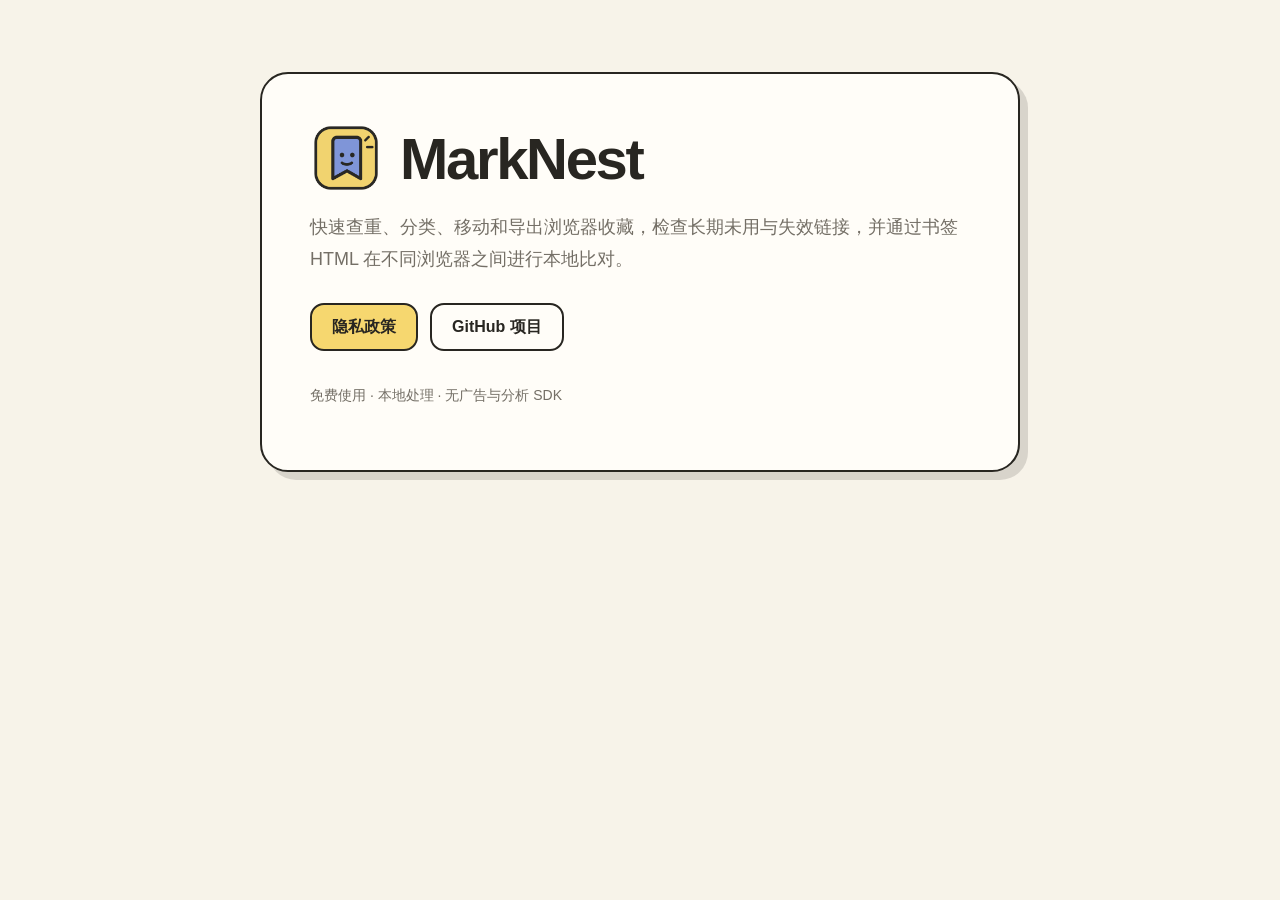
==== docs/index.html @ 739cdfbc "Create MarkNest public project page" ====
<!doctype html>
<html lang="zh-CN">
<head>
  <meta charset="utf-8">
  <meta name="viewport" content="width=device-width, initial-scale=1">
  <meta name="description" content="MarkNest - 免费的浏览器收藏整理工具">
  <title>MarkNest - 浏览器收藏整理</title>
  <style>
    :root { color-scheme: light; --ink:#282621; --muted:#746f66; --paper:#f7f3e9; --card:#fffdf8; --yellow:#f6d76f; --blue:#6c86c9; }
    * { box-sizing:border-box; }
    body { margin:0; min-height:100vh; color:var(--ink); background:var(--paper); font-family:-apple-system,BlinkMacSystemFont,"Segoe UI","Noto Sans SC",sans-serif; }
    main { width:min(760px,calc(100% - 40px)); margin:0 auto; padding:72px 0; }
    .hero { padding:48px; border:2px solid var(--ink); border-radius:28px; background:var(--card); box-shadow:8px 8px 0 rgba(40,38,33,.15); }
    .brand { display:flex; align-items:center; gap:18px; }
    .brand img { width:72px; height:72px; }
    h1 { margin:0; font-size:clamp(34px,7vw,58px); letter-spacing:-.04em; }
    p { color:var(--muted); font-size:18px; line-height:1.75; }
    .actions { display:flex; flex-wrap:wrap; gap:12px; margin-top:28px; }
    a { display:inline-flex; align-items:center; min-height:48px; padding:0 20px; color:var(--ink); text-decoration:none; font-weight:700; border:2px solid var(--ink); border-radius:14px; background:var(--yellow); }
    a.secondary { background:var(--card); }
    .note { margin-top:32px; font-size:14px; }
    @media (max-width:600px) { main { padding:24px 0; } .hero { padding:28px; } }
  </style>
</head>
<body>
  <main>
    <section class="hero">
      <div class="brand">
        <img src="./icon128.png" alt="MarkNest 图标">
        <h1>MarkNest</h1>
      </div>
      <p>快速查重、分类、移动和导出浏览器收藏，检查长期未用与失效链接，并通过书签 HTML 在不同浏览器之间进行本地比对。</p>
      <div class="actions">
        <a href="./privacy/">隐私政策</a>
        <a class="secondary" href="https://github.com/tinxixii/MarkNest">GitHub 项目</a>
      </div>
      <p class="note">免费使用 · 本地处理 · 无广告与分析 SDK</p>
    </section>
  </main>
</body>
</html>
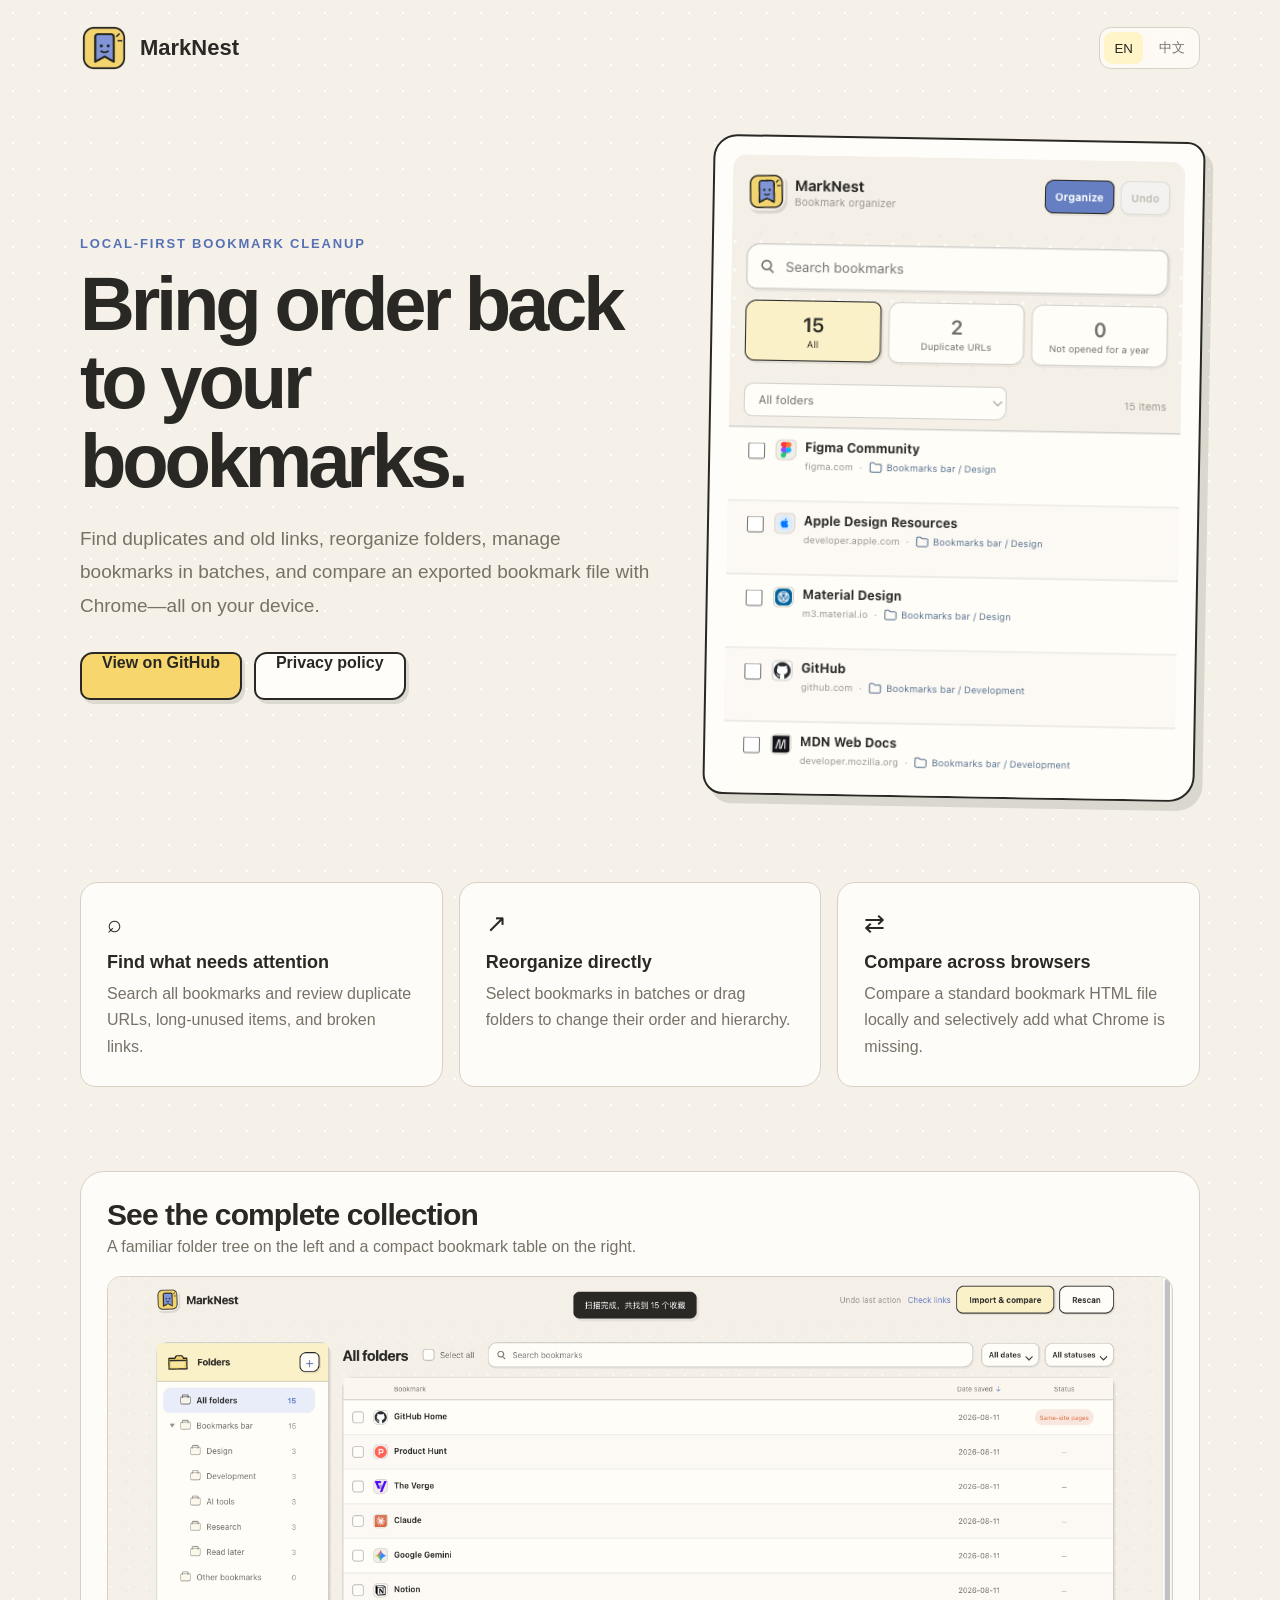
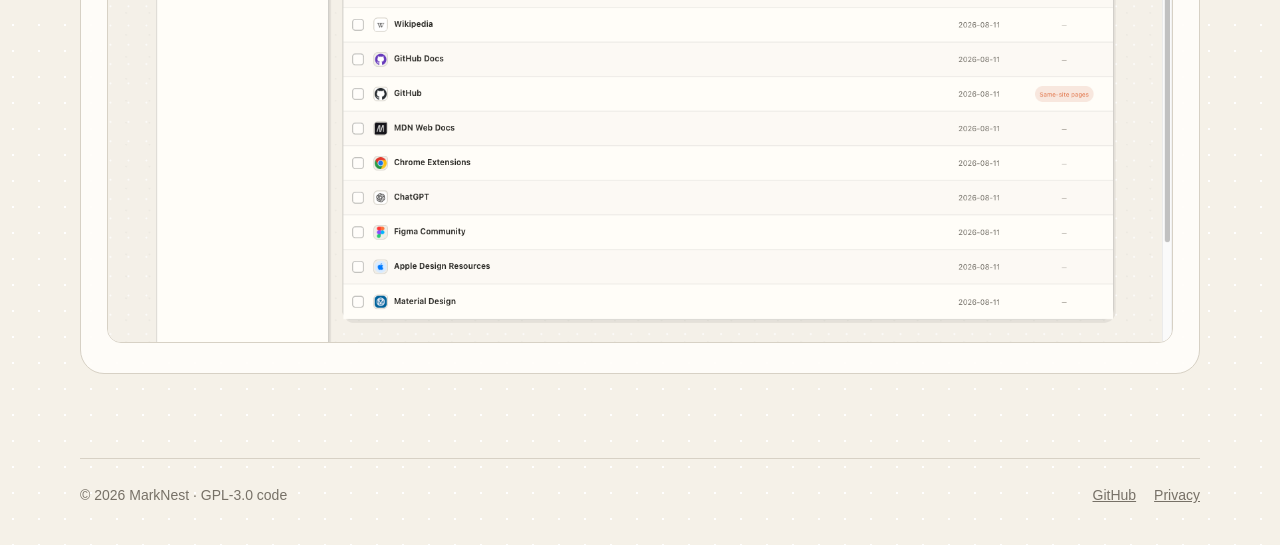
==== commit 60610435: "Open source MarkNest 1.0.0 with bilingual documentation" ====
--- a/docs/index.html
+++ b/docs/index.html
@@ -1,41 +1,49 @@
 <!doctype html>
-<html lang="zh-CN">
+<html lang="en">
 <head>
   <meta charset="utf-8">
   <meta name="viewport" content="width=device-width, initial-scale=1">
-  <meta name="description" content="MarkNest - 免费的浏览器收藏整理工具">
-  <title>MarkNest - 浏览器收藏整理</title>
+  <meta name="description" content="MarkNest is a local-first Chrome extension for organizing and comparing browser bookmarks.">
+  <title>MarkNest · Browser bookmark organizer</title>
   <style>
-    :root { color-scheme: light; --ink:#282621; --muted:#746f66; --paper:#f7f3e9; --card:#fffdf8; --yellow:#f6d76f; --blue:#6c86c9; }
-    * { box-sizing:border-box; }
-    body { margin:0; min-height:100vh; color:var(--ink); background:var(--paper); font-family:-apple-system,BlinkMacSystemFont,"Segoe UI","Noto Sans SC",sans-serif; }
-    main { width:min(760px,calc(100% - 40px)); margin:0 auto; padding:72px 0; }
-    .hero { padding:48px; border:2px solid var(--ink); border-radius:28px; background:var(--card); box-shadow:8px 8px 0 rgba(40,38,33,.15); }
-    .brand { display:flex; align-items:center; gap:18px; }
-    .brand img { width:72px; height:72px; }
-    h1 { margin:0; font-size:clamp(34px,7vw,58px); letter-spacing:-.04em; }
-    p { color:var(--muted); font-size:18px; line-height:1.75; }
-    .actions { display:flex; flex-wrap:wrap; gap:12px; margin-top:28px; }
-    a { display:inline-flex; align-items:center; min-height:48px; padding:0 20px; color:var(--ink); text-decoration:none; font-weight:700; border:2px solid var(--ink); border-radius:14px; background:var(--yellow); }
-    a.secondary { background:var(--card); }
-    .note { margin-top:32px; font-size:14px; }
-    @media (max-width:600px) { main { padding:24px 0; } .hero { padding:28px; } }
+    :root{color-scheme:light;--ink:#292824;--muted:#777167;--paper:#f5f1e8;--card:#fffdf9;--yellow:#f7d76d;--yellow-soft:#fff5c8;--blue:#6c86c9;--line:#d7d1c5}
+    *{box-sizing:border-box}html{scroll-behavior:smooth}body{margin:0;color:var(--ink);background-color:var(--paper);background-image:radial-gradient(#fff 1.2px,transparent 1.2px);background-size:26px 26px;font-family:-apple-system,BlinkMacSystemFont,"Segoe UI","Noto Sans SC",sans-serif}
+    a{color:inherit}header,main,footer{width:min(1120px,calc(100% - 40px));margin:auto}.topbar{display:flex;align-items:center;justify-content:space-between;padding:24px 0}.brand{display:flex;align-items:center;gap:12px;text-decoration:none}.brand img{width:48px;height:48px}.brand strong{font-size:22px}.lang{display:flex;gap:6px;padding:4px;background:rgba(255,253,249,.8);border:1px solid var(--line);border-radius:12px}.lang button{padding:7px 10px;color:var(--muted);background:transparent;border:0;border-radius:8px;cursor:pointer}.lang button.active{color:var(--ink);background:var(--yellow-soft)}
+    main{padding:42px 0 84px}.hero{display:grid;grid-template-columns:minmax(0,1fr) minmax(360px,.86fr);align-items:center;gap:56px}.eyebrow{color:#5671b5;font-size:13px;font-weight:800;letter-spacing:.14em;text-transform:uppercase}.hero h1{max-width:720px;margin:14px 0 22px;font-size:clamp(44px,7vw,76px);line-height:1.03;letter-spacing:-.055em}.hero p{max-width:670px;margin:0;color:var(--muted);font-size:19px;line-height:1.75}.actions{display:flex;flex-wrap:wrap;gap:12px;margin-top:30px}.button{display:inline-flex;align-items:center;min-height:48px;padding:0 20px;text-decoration:none;font-weight:750;border:2px solid var(--ink);border-radius:13px 9px 14px 10px;background:var(--yellow);box-shadow:3px 4px 0 rgba(41,40,36,.12)}.button.secondary{background:var(--card)}.hero-art{max-height:660px;padding:18px;overflow:hidden;border:2px solid var(--ink);border-radius:24px 18px 26px 20px;background:var(--card);box-shadow:8px 9px 0 rgba(41,40,36,.13);transform:rotate(1deg)}.hero-art img{display:block;width:100%;border-radius:14px}
+    .features{display:grid;grid-template-columns:repeat(3,1fr);gap:16px;margin:84px 0}.feature{padding:26px;border:1.5px solid var(--line);border-radius:18px 13px 20px 15px;background:rgba(255,253,249,.94)}.feature span{font-size:25px}.feature h2{margin:14px 0 8px;font-size:18px}.feature p{margin:0;color:var(--muted);line-height:1.65}.preview{padding:26px;border:1.5px solid var(--line);border-radius:24px;background:rgba(255,253,249,.94)}.preview-head{display:flex;align-items:end;justify-content:space-between;gap:16px;margin-bottom:20px}.preview h2{margin:0;font-size:30px;letter-spacing:-.03em}.preview p{margin:6px 0 0;color:var(--muted)}.preview img{display:block;width:100%;border:1px solid var(--line);border-radius:14px}
+    footer{display:flex;justify-content:space-between;gap:18px;padding:28px 0 42px;color:var(--muted);font-size:14px;border-top:1px solid var(--line)}footer nav{display:flex;gap:18px}
+    [data-lang]{display:none!important}html[data-locale="en"] [data-lang="en"],html[data-locale="zh"] [data-lang="zh"]{display:revert!important}
+    @media(max-width:820px){.hero{grid-template-columns:1fr}.hero-art{transform:none}.features{grid-template-columns:1fr}.preview{padding:14px}.preview-head,footer{align-items:flex-start;flex-direction:column}}
   </style>
 </head>
 <body>
+  <header>
+    <div class="topbar">
+      <a class="brand" href="./"><img src="./icon128.png" alt=""><strong>MarkNest</strong></a>
+      <div class="lang" aria-label="Language"><button data-set-lang="en">EN</button><button data-set-lang="zh">中文</button></div>
+    </div>
+  </header>
   <main>
     <section class="hero">
-      <div class="brand">
-        <img src="./icon128.png" alt="MarkNest 图标">
-        <h1>MarkNest</h1>
+      <div>
+        <div class="eyebrow" data-lang="en">Local-first bookmark cleanup</div><div class="eyebrow" data-lang="zh">本地优先的收藏整理</div>
+        <h1 data-lang="en">Bring order back to your bookmarks.</h1><h1 data-lang="zh">让浏览器收藏，重新变得清楚。</h1>
+        <p data-lang="en">Find duplicates and old links, reorganize folders, manage bookmarks in batches, and compare an exported bookmark file with Chrome—all on your device.</p>
+        <p data-lang="zh">查找重复与长期未用的收藏，整理文件夹、批量移动和删除，并将其他浏览器导出的书签文件与 Chrome 本地比对。</p>
+        <div class="actions"><a class="button" href="https://github.com/tinxixii/MarkNest" data-lang="en">View on GitHub</a><a class="button" href="https://github.com/tinxixii/MarkNest" data-lang="zh">前往 GitHub</a><a class="button secondary" href="./privacy/" data-lang="en">Privacy policy</a><a class="button secondary" href="./privacy/" data-lang="zh">隐私政策</a></div>
       </div>
-      <p>快速查重、分类、移动和导出浏览器收藏，检查长期未用与失效链接，并通过书签 HTML 在不同浏览器之间进行本地比对。</p>
-      <div class="actions">
-        <a href="./privacy/">隐私政策</a>
-        <a class="secondary" href="https://github.com/tinxixii/MarkNest">GitHub 项目</a>
-      </div>
-      <p class="note">免费使用 · 本地处理 · 无广告与分析 SDK</p>
+      <div class="hero-art"><img data-lang="en" src="./images/screenshots/en/popup.png" alt="MarkNest popup"><img data-lang="zh" src="./images/screenshots/zh-CN/popup.png" alt="MarkNest 快速整理弹窗"></div>
     </section>
+    <section class="features">
+      <article class="feature"><span>⌕</span><h2 data-lang="en">Find what needs attention</h2><h2 data-lang="zh">先找到需要整理的内容</h2><p data-lang="en">Search all bookmarks and review duplicate URLs, long-unused items, and broken links.</p><p data-lang="zh">搜索全部收藏，集中查看重复网址、长期未打开和失效链接。</p></article>
+      <article class="feature"><span>↗</span><h2 data-lang="en">Reorganize directly</h2><h2 data-lang="zh">直接完成重新分类</h2><p data-lang="en">Select bookmarks in batches or drag folders to change their order and hierarchy.</p><p data-lang="zh">批量选择收藏进行移动和删除，也可以拖拽文件夹调整顺序与层级。</p></article>
+      <article class="feature"><span>⇄</span><h2 data-lang="en">Compare across browsers</h2><h2 data-lang="zh">跨浏览器书签比对</h2><p data-lang="en">Compare a standard bookmark HTML file locally and selectively add what Chrome is missing.</p><p data-lang="zh">在本地比对标准书签 HTML 文件，选择性补充 Chrome 中缺少的内容。</p></article>
+    </section>
+    <section class="preview"><div class="preview-head"><div><h2 data-lang="en">See the complete collection</h2><h2 data-lang="zh">首屏查看收藏全貌</h2><p data-lang="en">A familiar folder tree on the left and a compact bookmark table on the right.</p><p data-lang="zh">左侧保留熟悉的文件夹树，右侧紧凑展示收藏内容。</p></div></div><img data-lang="en" src="./images/screenshots/en/organizer.png" alt="MarkNest organizer"><img data-lang="zh" src="./images/screenshots/zh-CN/organizer.png" alt="MarkNest 深度整理界面"></section>
   </main>
+  <footer><span>© 2026 MarkNest · GPL-3.0 code</span><nav><a href="https://github.com/tinxixii/MarkNest">GitHub</a><a href="./privacy/" data-lang="en">Privacy</a><a href="./privacy/" data-lang="zh">隐私</a></nav></footer>
+  <script>
+    (()=>{const saved=localStorage.getItem('marknest-site-language');const initial=saved||((navigator.language||'en').toLowerCase().startsWith('zh')?'zh':'en');function set(locale){document.documentElement.dataset.locale=locale;document.documentElement.lang=locale==='zh'?'zh-CN':'en';document.title=locale==='zh'?'MarkNest · 浏览器收藏整理':'MarkNest · Browser bookmark organizer';document.querySelectorAll('[data-set-lang]').forEach(button=>button.classList.toggle('active',button.dataset.setLang===locale));localStorage.setItem('marknest-site-language',locale)}document.querySelectorAll('[data-set-lang]').forEach(button=>button.addEventListener('click',()=>set(button.dataset.setLang)));set(initial)})();
+  </script>
 </body>
 </html>
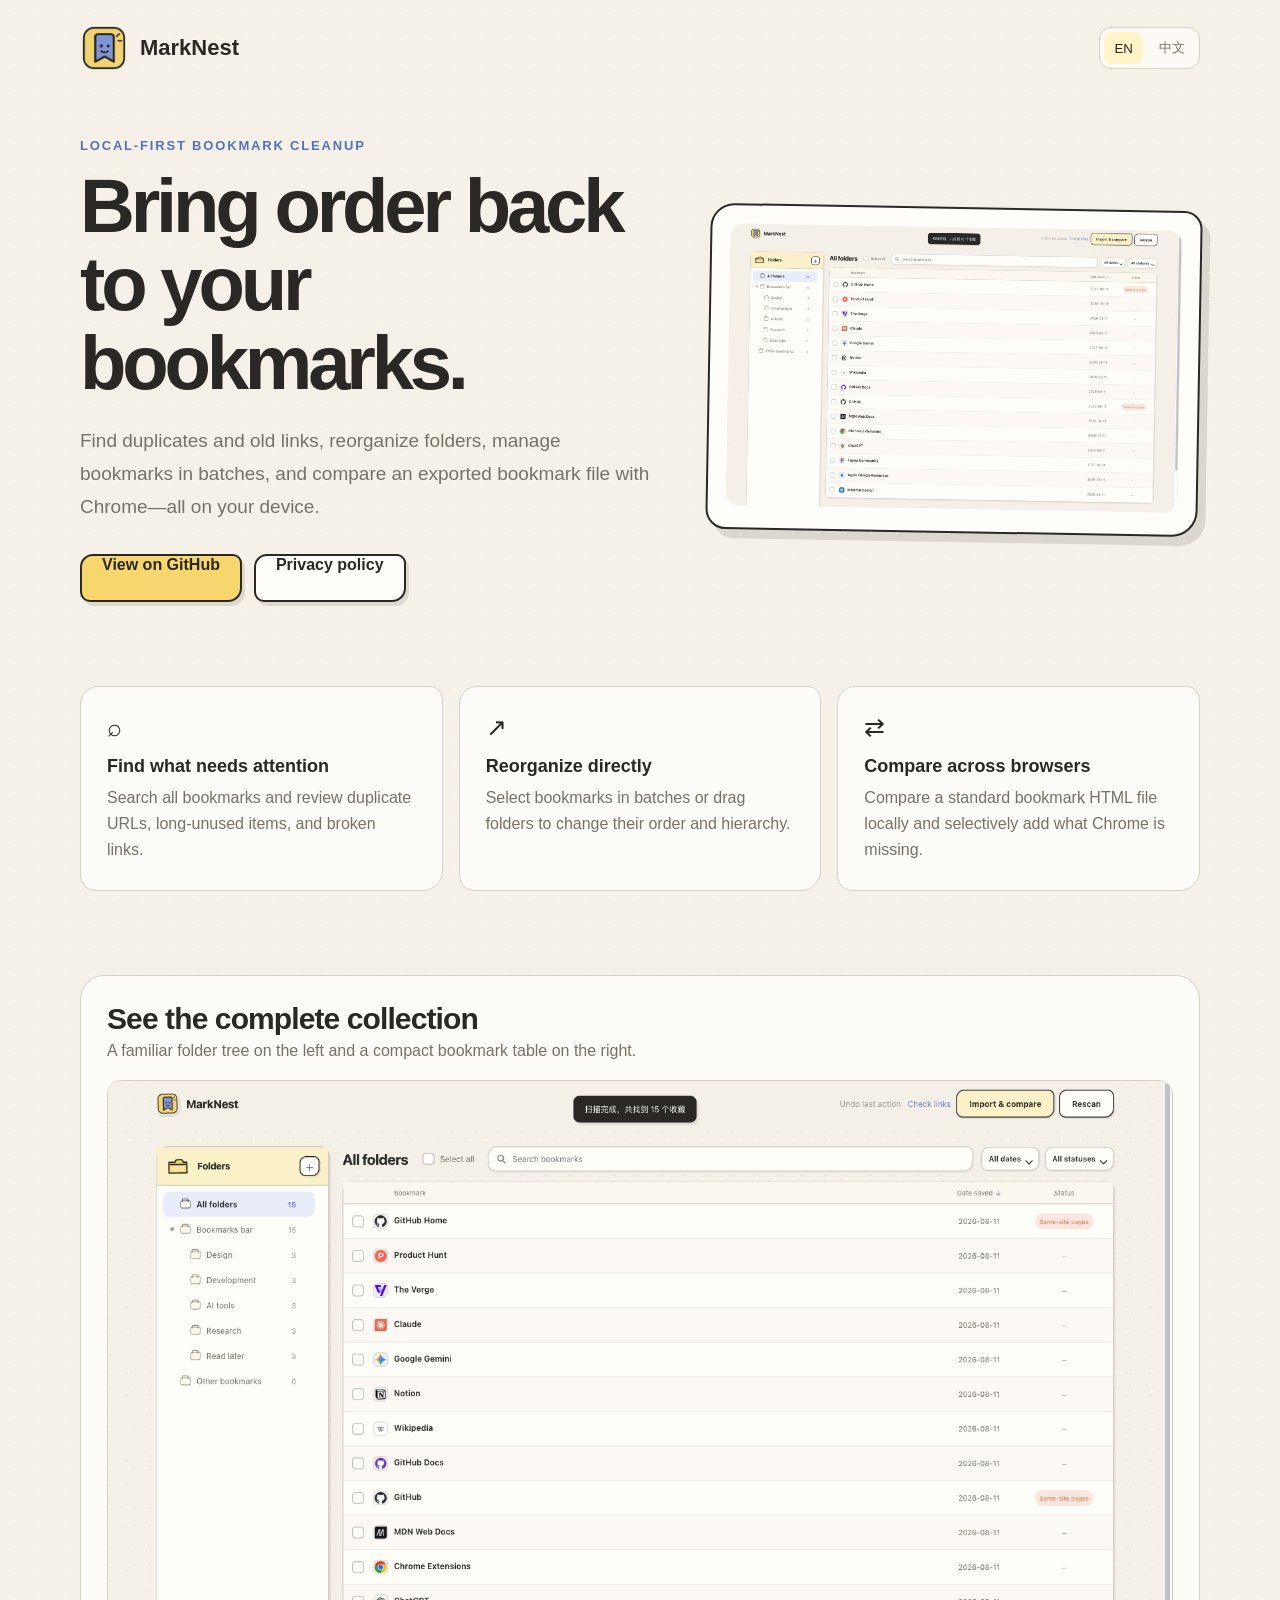
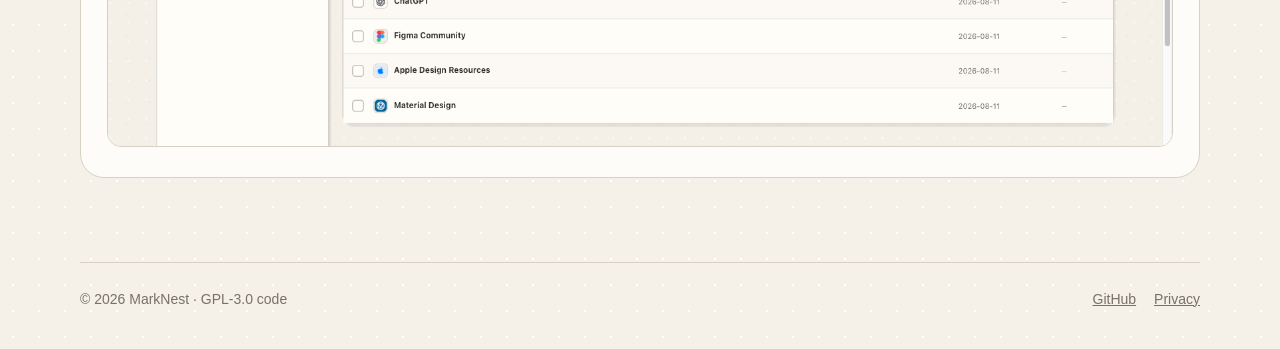
==== commit dec2c318: "Restructure repo and refresh docs Move extension source into extension/, drop the oversized popup sc" ====
--- a/docs/index.html
+++ b/docs/index.html
@@ -32,7 +32,7 @@
         <p data-lang="zh">查找重复与长期未用的收藏，整理文件夹、批量移动和删除，并将其他浏览器导出的书签文件与 Chrome 本地比对。</p>
         <div class="actions"><a class="button" href="https://github.com/tinxixii/MarkNest" data-lang="en">View on GitHub</a><a class="button" href="https://github.com/tinxixii/MarkNest" data-lang="zh">前往 GitHub</a><a class="button secondary" href="./privacy/" data-lang="en">Privacy policy</a><a class="button secondary" href="./privacy/" data-lang="zh">隐私政策</a></div>
       </div>
-      <div class="hero-art"><img data-lang="en" src="./images/screenshots/en/popup.png" alt="MarkNest popup"><img data-lang="zh" src="./images/screenshots/zh-CN/popup.png" alt="MarkNest 快速整理弹窗"></div>
+      <div class="hero-art"><img data-lang="en" src="./images/screenshots/en/organizer.png" alt="MarkNest organizer"><img data-lang="zh" src="./images/screenshots/zh-CN/organizer.png" alt="MarkNest 深度整理界面"></div>
     </section>
     <section class="features">
       <article class="feature"><span>⌕</span><h2 data-lang="en">Find what needs attention</h2><h2 data-lang="zh">先找到需要整理的内容</h2><p data-lang="en">Search all bookmarks and review duplicate URLs, long-unused items, and broken links.</p><p data-lang="zh">搜索全部收藏，集中查看重复网址、长期未打开和失效链接。</p></article>
